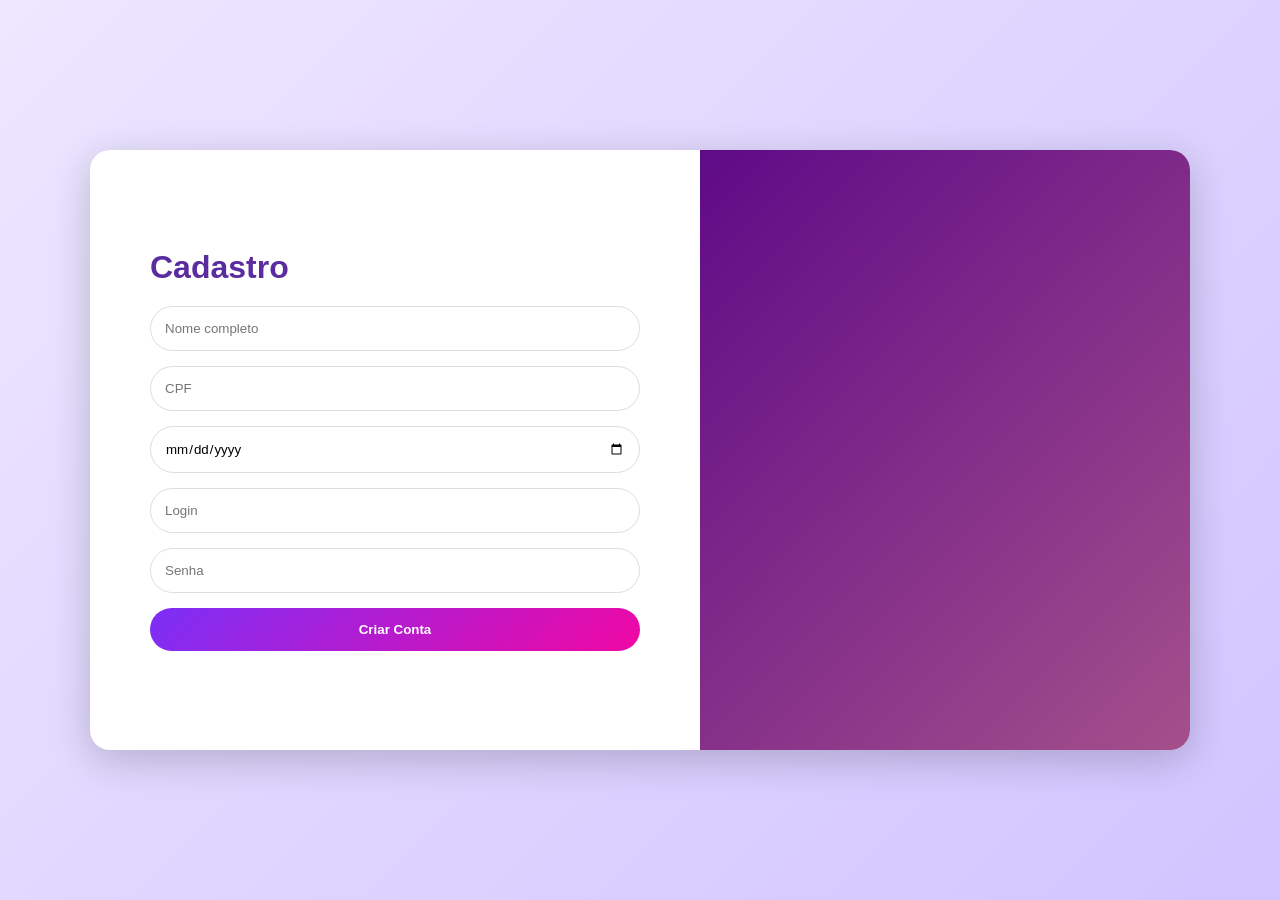
==== site teste/cadastro.html @ 082bac85 "Add files via upload site-hmtl" ====
<!DOCTYPE html>
<html lang="pt-br">
<head>
<meta charset="UTF-8">
<meta name="viewport" content="width=device-width, initial-scale=1.0">
<title>Cadastro</title>

<link rel="stylesheet" href="style.css">
</head>

<body class="bg">

<div class="container">

  <div class="form-box">
    <h1>Cadastro</h1>

    <input id="nome" placeholder="Nome completo">
    <input id="cpf" placeholder="CPF">
    <input id="nascimento" type="date">
    <input id="usuario" placeholder="Login">
    <input id="senha" type="password" placeholder="Senha">

    <button onclick="cadastrar()">Criar Conta</button>
  </div>

  <div class="design-box"></div>

</div>

<!-- ⚠️ ORDEM CORRETA -->
<script src="db.js"></script>
<script src="auth.js"></script>





</html>
---- site teste/style.css ----
*{
  margin:0;
  padding:0;
  box-sizing:border-box;
  font-family: 'Segoe UI', sans-serif;
}

/* FUNDO GLOBAL */
body{
  min-height:100vh;
  background:linear-gradient(135deg,#ede7ff,#d1c4ff);
}

/* HEADER */
header{
  display:flex;
  justify-content:space-between;
  align-items:center;
  padding:20px 40px;
  background:#5a2ca0;
  color:white;
}

header button{
  padding:10px 20px;
  border:none;
  border-radius:20px;
  background:white;
  color:#5a2ca0;
  cursor:pointer;
}

/* HOME */
.hero{
  text-align:center;
  margin-top:50px;
}

.cursos{
  display:grid;
  grid-template-columns:repeat(auto-fit,minmax(200px,1fr));
  gap:20px;
  padding:40px;
}

.card{
  background:white;
  padding:20px;
  border-radius:15px;
  box-shadow:0 5px 20px rgba(0,0,0,0.1);
  cursor:pointer;
  transition:0.3s;
}

.card:hover{
  transform:scale(1.05);
}

/* LOGIN E CADASTRO */
.bg{
  display:flex;
  justify-content:center;
  align-items:center;
  height:100vh;
}

.container{
  width:90%;
  max-width:1100px;
  height:600px;
  display:flex;
  background:white;
  border-radius:20px;
  overflow:hidden;
  box-shadow:0 10px 40px rgba(0,0,0,0.2);
}

.form-box{
  flex:1;
  padding:60px;
  display:flex;
  flex-direction:column;
  justify-content:center;
}

.form-box h1{
  font-size:32px;
  color:#5a2ca0;
  margin-bottom:20px;
}

.form-box input{
  padding:14px;
  margin-bottom:15px;
  border-radius:25px;
  border:1px solid #ddd;
  outline:none;
  transition:0.3s;
}

.form-box input:focus{
  border-color:#7b2ff7;
}

/* BOTÃO */
.form-box button{
  padding:14px;
  border:none;
  border-radius:25px;
  background:linear-gradient(135deg,#7b2ff7,#f107a3);
  color:white;
  font-weight:bold;
  cursor:pointer;
  transition:0.3s;
}

.form-box button:hover{
  transform:scale(1.05);
}

/* LADO ROXO */
.design-box{
  flex:1;
  background:linear-gradient(135deg,#5f0a87,#a4508b);
}

/* DASHBOARD */
#app{
  padding:20px;
}

/* TRILHA */
.trilha{
  display:flex;
  flex-wrap:wrap;
  gap:15px;
  margin-top:20px;
}

.nivel{
  width:70px;
  height:70px;
  border-radius:50%;
  display:flex;
  align-items:center;
  justify-content:center;
  font-weight:bold;
  cursor:pointer;
  transition:0.3s;
}

.ativo{
  background:linear-gradient(135deg,#7b2ff7,#f107a3);
  color:white;
}

.bloqueado{
  background:#ccc;
  color:#666;
}

.ativo:hover{
  transform:scale(1.1);
}

/* RESPONSIVO */
@media(max-width:768px){
  .container{
    flex-direction:column;
    height:auto;
  }

  .design-box{
    height:200px;
  }

  header{
    flex-direction:column;
    gap:10px;
  }
}
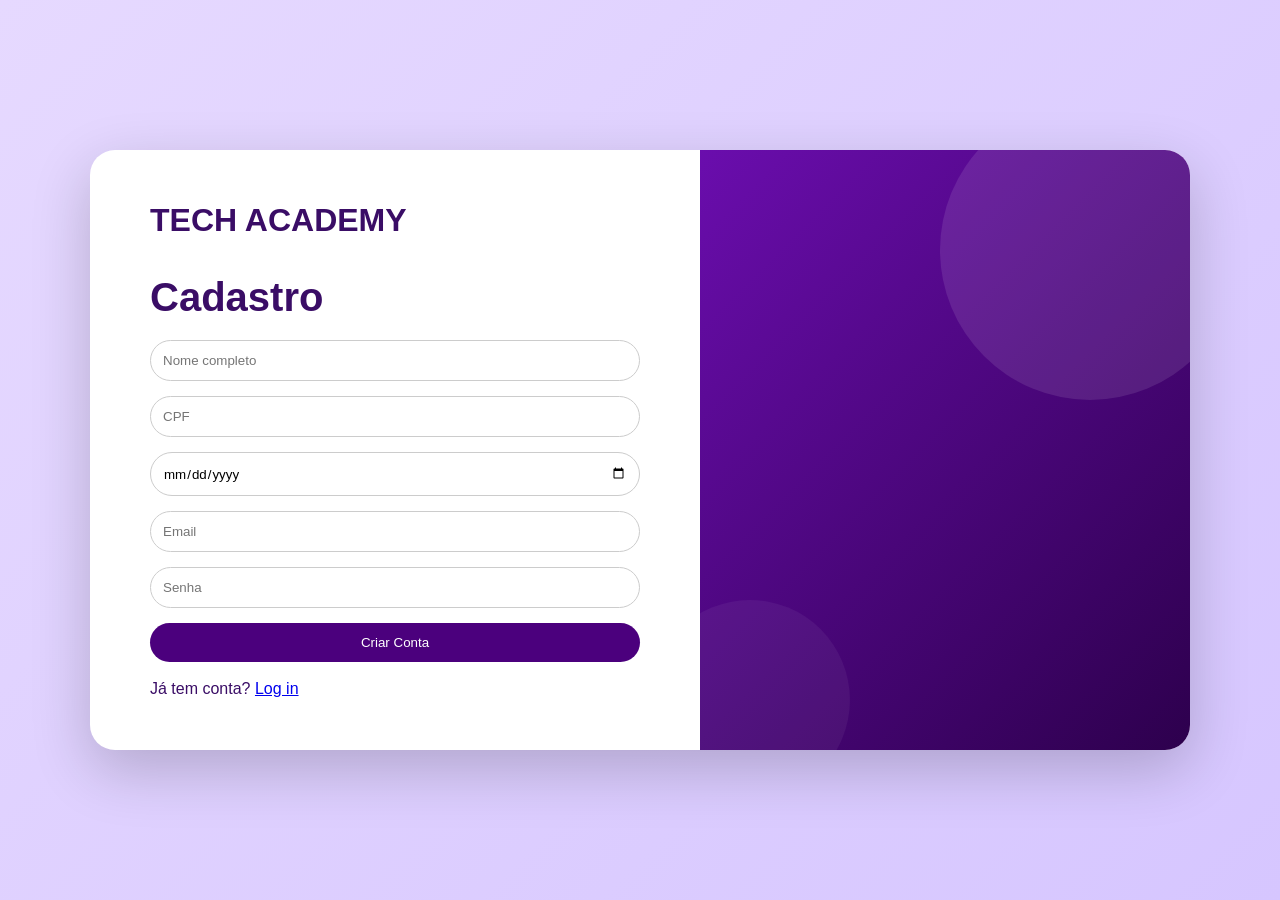
==== commit 29699a1f: "Add files via upload" ====
--- a/site teste/cadastro.html
+++ b/site teste/cadastro.html
@@ -8,32 +8,39 @@
 <link rel="stylesheet" href="style.css">
 </head>
 
-<body class="bg">
+<body class="auth-bg">
 
-<div class="container">
+<div class="auth-container">
 
-  <div class="form-box">
-    <h1>Cadastro</h1>
+  <!-- ESQUERDA -->
+  <div class="auth-left">
+
+    <h1 class="logo">TECH ACADEMY</h1>
+    <br><br>
+
+    <h2>Cadastro</h2>
 
     <input id="nome" placeholder="Nome completo">
     <input id="cpf" placeholder="CPF">
     <input id="nascimento" type="date">
-    <input id="usuario" placeholder="Login">
+    <input id="usuario" placeholder="Email">
     <input id="senha" type="password" placeholder="Senha">
 
     <button onclick="cadastrar()">Criar Conta</button>
+    <br>
+
+    <p>Já tem conta? <a href="login.html">Log in</a></p>
+
   </div>
 
-  <div class="design-box"></div>
+  <!-- DIREITA -->
+  <div class="auth-right"></div>
 
 </div>
 
-<!-- ⚠️ ORDEM CORRETA -->
+<!-- JS -->
 <script src="db.js"></script>
 <script src="auth.js"></script>
 
-
-
-
-
+</body>
 </html>
--- a/site teste/style.css
+++ b/site teste/style.css
@@ -2,13 +2,14 @@
   margin:0;
   padding:0;
   box-sizing:border-box;
-  font-family: 'Segoe UI', sans-serif;
+  font-family: 'Roboto', sans-serif;
 }
 
 /* FUNDO GLOBAL */
 body{
   min-height:100vh;
-  background:linear-gradient(135deg,#ede7ff,#d1c4ff);
+  background:linear-gradient(to bottom,#c400ff,#000);
+  color:white;
 }
 
 /* HEADER */
@@ -16,47 +17,177 @@
   display:flex;
   justify-content:space-between;
   align-items:center;
-  padding:20px 40px;
-  background:#5a2ca0;
-  color:white;
-}
-
+  padding:15px 20px;
+  background:linear-gradient(135deg,rgb(61, 61, 61),rgb(61, 61, 61));
+  color:white;
+
+  position:fixed;
+  top:0;
+  left:0;
+  width:100%;
+  z-index:1000;
+
+  position:relative; /* necessário pro menu central */
+}
+
+/* LOGO */
+header h1{
+  font-size:35px;
+}
+
+/* MENU CENTRAL */
+nav{
+  position:absolute;
+  left:47%;
+  transform:translateX(-50%);
+  display:flex;
+  gap:30px;
+}
+
+nav a{
+  text-decoration:none;
+  color:white;
+  font-size: 30px;
+}
+
+/* BOTÃO */
 header button{
-  padding:10px 20px;
+  padding:8px 18px;
   border:none;
   border-radius:20px;
   background:white;
   color:#5a2ca0;
   cursor:pointer;
-}
-
-/* HOME */
+  font-size: 30px;
+}
+
+/* HERO COM VÍDEO */
 .hero{
+  margin-top:0px;
+  position:relative;
+  height:100vh;
+  display:flex;
+  align-items:center;
+  justify-content:center;
   text-align:center;
-  margin-top:50px;
+  overflow:hidden;
+}
+
+.video-bg{
+  position:absolute;
+  top:0;
+  left:0;
+  width:120%;
+  height:100%;
+  object-fit:cover;
+  z-index:0;
+}
+
+.hero::after{
+  content:"";
+  position:absolute;
+  width:100%;
+  height:100%;
+  background:linear-gradient(rgba(0,0,0,0.6),rgba(0,0,0,0.9));
+  z-index:1;
+}
+
+.hero-content{
+  position:relative;
+  z-index:2;
+}
+
+.hero-content h2{
+  font-size:50px;
+  margin-bottom:10px;
+}
+
+.hero-content p{
+  margin-bottom:20px;
+}
+
+.hero-content button{
+  padding:12px 25px;
+  border:none;
+  border-radius:100px;
+  background:linear-gradient(135deg,#7b2ff7,#f107a3);
+  color:white;
+  cursor:pointer;
+  font-size:35px;
+  
+}
+
+/* CURSOS */
+.cursos-section{
+  text-align:center;
+  padding:50px 20px;
+}
+
+.cursos-section h2{  margin-bottom:30px;
+  font-size:40px;
 }
 
 .cursos{
   display:grid;
-  grid-template-columns:repeat(auto-fit,minmax(200px,1fr));
+ grid-template-columns: repeat(3, 1fr); /* 🔥 3 colunas fixas */
   gap:20px;
   padding:40px;
-}
-
+  font-size: 30px;
+}
+
+/* CARD */
 .card{
-  background:white;
+  background:rgba(255,255,255,0.05);
   padding:20px;
   border-radius:15px;
-  box-shadow:0 5px 20px rgba(0,0,0,0.1);
+  box-shadow:0 5px 20px rgba(0,0,0,0.3);
   cursor:pointer;
   transition:0.3s;
+  color:white;
+
+  display:flex;
+  flex-direction:column;
+  text-align:center;
 }
 
 .card:hover{
   transform:scale(1.05);
 }
 
-/* LOGIN E CADASTRO */
+
+.card h3{
+  margin-bottom:30px;
+  font-size: 25px;
+}
+
+.card p{
+  font-size:20px;
+  margin-bottom:30px;
+  min-height:100px;
+}
+
+
+
+/* TEMPO */
+.tempo{
+  font-size:20px;
+  color:#ccc;
+  margin-bottom:50px;
+}
+
+/* BOTÃO CARD */
+.card button{
+  margin-top:auto;
+  padding:10px;
+  border:none;
+  border-radius:20px;
+  background:linear-gradient(135deg,#7b2ff7,#f107a3);
+  color:white;
+  cursor:pointer;
+  font-size: 35px;
+}
+
+/* LOGIN */
 .bg{
   display:flex;
   justify-content:center;
@@ -69,10 +200,10 @@
   max-width:1100px;
   height:600px;
   display:flex;
-  background:white;
   border-radius:20px;
   overflow:hidden;
-  box-shadow:0 10px 40px rgba(0,0,0,0.2);
+  box-shadow:0 10px 40px rgba(0,0,0,0.5);
+  background:rgba(0,0,0,0.6);
 }
 
 .form-box{
@@ -84,8 +215,7 @@
 }
 
 .form-box h1{
-  font-size:32px;
-  color:#5a2ca0;
+  font-size:36px;
   margin-bottom:20px;
 }
 
@@ -93,89 +223,209 @@
   padding:14px;
   margin-bottom:15px;
   border-radius:25px;
-  border:1px solid #ddd;
-  outline:none;
-  transition:0.3s;
-}
-
-.form-box input:focus{
-  border-color:#7b2ff7;
-}
-
-/* BOTÃO */
+  border:none;
+  background:rgba(255,255,255,0.1);
+  color:white;
+}
+
 .form-box button{
   padding:14px;
   border:none;
   border-radius:25px;
   background:linear-gradient(135deg,#7b2ff7,#f107a3);
   color:white;
-  font-weight:bold;
-  cursor:pointer;
-  transition:0.3s;
-}
-
-.form-box button:hover{
-  transform:scale(1.05);
-}
-
-/* LADO ROXO */
-.design-box{
+  cursor:pointer;
+}
+
+/* FOOTER */
+.footer{
+  background:linear-gradient(135deg,rgb(61, 61, 61),rgb(61, 61, 61));
+  padding:50px 20px;
+}
+
+.footer-container{
+  display:flex;
+  justify-content:space-between;
+  flex-wrap:wrap;
+  gap:30px;
+}
+
+.footer-box{
   flex:1;
-  background:linear-gradient(135deg,#5f0a87,#a4508b);
-}
-
-/* DASHBOARD */
-#app{
-  padding:20px;
-}
-
-/* TRILHA */
-.trilha{
-  display:flex;
-  flex-wrap:wrap;
-  gap:15px;
+  min-width:200px;
+}
+
+.footer-box a{
+  display:block;
+  color:#ccc;
+  text-decoration:none;
+  margin:5px 0;
+}
+
+.footer-bottom{
+  text-align:center;
   margin-top:20px;
-}
-
-.nivel{
-  width:70px;
-  height:70px;
-  border-radius:50%;
-  display:flex;
-  align-items:center;
-  justify-content:center;
-  font-weight:bold;
-  cursor:pointer;
-  transition:0.3s;
-}
-
-.ativo{
-  background:linear-gradient(135deg,#7b2ff7,#f107a3);
-  color:white;
-}
-
-.bloqueado{
-  background:#ccc;
-  color:#666;
-}
-
-.ativo:hover{
-  transform:scale(1.1);
+  font-size:13px;
 }
 
 /* RESPONSIVO */
 @media(max-width:768px){
-  .container{
-    flex-direction:column;
-    height:auto;
-  }
-
-  .design-box{
-    height:200px;
-  }
 
   header{
     flex-direction:column;
     gap:10px;
-  }
-}
+    text-align:center;
+  }
+
+  nav{
+    position:static;
+    transform:none;
+    justify-content:center;
+  }
+
+  .hero{
+    height:70vh;
+  }
+
+  .cursos{
+    display:flex;
+    flex-direction:column;
+    align-items:center;
+  }
+
+  .card{
+    width:90%;
+  }
+
+}
+
+/* FUNDO */
+.auth-bg{
+  background:linear-gradient(135deg,#e6d9ff,#d6c6ff);
+  display:flex;
+  justify-content:center;
+  align-items:center;
+  height:100vh;
+}
+
+/* CONTAINER */
+.auth-container{
+  width:90%;
+  max-width:1100px;
+  height:600px;
+  display:flex;
+  border-radius:25px;
+  overflow:hidden;
+  background:white;
+  box-shadow:0 20px 60px rgba(0,0,0,0.2);
+}
+
+/* ESQUERDA */
+.auth-left{
+  flex:1;
+  padding:60px;
+  display:flex;
+  flex-direction:column;
+  justify-content:center;
+  color:#3a0d66;
+}
+
+.auth-left h2{
+  font-size:40px;
+  margin-bottom:20px;
+}
+
+/* INPUTS */
+.auth-left input{
+  padding:12px;
+  margin-bottom:15px;
+  border-radius:25px;
+  border:1px solid #ccc;
+  outline:none;
+}
+
+/* OPÇÕES */
+.auth-options{
+  display:flex;
+  justify-content:space-between;
+  font-size:15px;
+  margin-bottom:20px;
+}
+
+.auth-options a{
+  color:#6a0dad;
+  text-decoration:none;
+}
+
+/* BOTÃO */
+.auth-left button{
+  padding:12px;
+  border:none;
+  border-radius:25px;
+  background:#4b007d;
+  color:white;
+  cursor:pointer;
+}
+
+/* DIREITA */
+.auth-right{
+  flex:1;
+  background:linear-gradient(135deg,#6a0dad,#2d004d);
+  position:relative;
+}
+
+/* DETALHES */
+.auth-right::before{
+  content:"";
+  position:absolute;
+  width:300px;
+  height:300px;
+  background:rgba(255,255,255,0.1);
+  border-radius:50%;
+  top:-50px;
+  right:-50px;
+}
+
+.auth-right::after{
+  content:"";
+  position:absolute;
+  width:200px;
+  height:200px;
+  background:rgba(255,255,255,0.05);
+  border-radius:50%;
+  bottom:-50px;
+  left:-50px;
+}
+
+/* RESPONSIVO */
+@media(max-width:768px){
+
+  .auth-container{
+    flex-direction:column;
+    height:auto;
+  }
+
+  .auth-right{
+    height:200px;
+  }
+
+}
+.explorar{
+  margin-top:20px;
+  text-align:center;
+}
+
+.explorar button{
+  padding:12px 25px;
+  border:none;
+  border-radius:100px;
+  background:linear-gradient(135deg,#7b2ff7,#f107a3);
+  color:white;
+  cursor:pointer;
+  font-size:20px;
+  transition:0.3s;
+}
+
+.explorar button:hover{
+  transform:scale(1.05);
+}
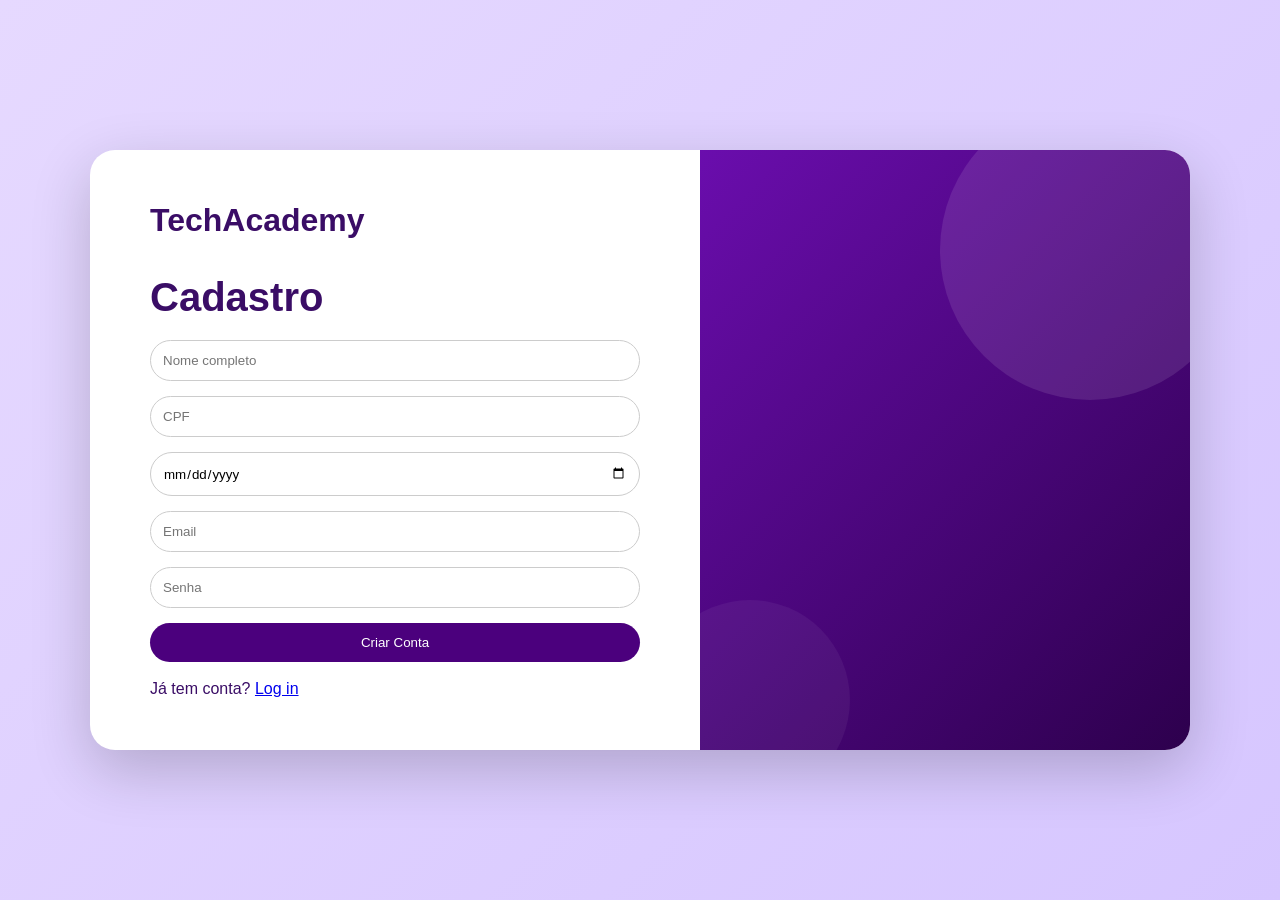
==== commit 0f3fba31: "Add files via upload" ====
--- a/site teste/cadastro.html
+++ b/site teste/cadastro.html
@@ -15,7 +15,10 @@
   <!-- ESQUERDA -->
   <div class="auth-left">
 
-    <h1 class="logo">TECH ACADEMY</h1>
+    <h1 class="logo">
+  <a href="index.html">TechAcademy</a>
+</h1>
+
     <br><br>
 
     <h2>Cadastro</h2>
--- a/site teste/style.css
+++ b/site teste/style.css
@@ -429,3 +429,303 @@
 .explorar button:hover{
   transform:scale(1.05);
 }
+.dashboard{
+  padding:100px 20px 40px;
+  max-width:1200px;
+  margin:auto;
+}
+
+/* SAUDAÇÃO */
+.saudacao{
+  font-size:28px;
+  margin-bottom:20px;
+}
+
+/* BUSCA */
+.busca input{
+  width:100%;
+  padding:15px;
+
+  border-radius:15px;
+  border:1px solid rgba(255,255,255,0.1);
+
+  background:#1e1e1e; /* 🔥 cinza escuro */
+  color:white;
+
+  outline:none;
+  transition:0.3s;
+}
+
+
+/* INFO CARDS */
+.info-cards{
+  display:flex;
+  gap:20px;
+  margin-bottom:30px;
+}
+
+.info-card{
+  flex:1;
+  background:#1e1e1e; /* 🔥 cinza escuro */
+  padding:20px;
+  border-radius:15px;
+}
+
+
+
+.info-card span{
+  font-size:30px;
+  font-weight:bold;
+}
+
+/* TABS */
+.tabs{
+  display:flex;
+  gap:10px;
+  margin-bottom:30px;
+}
+
+.tabs button{
+  flex:1;
+  padding:10px;
+  border:none;
+  border-radius:20px;
+  background:rgba(255,255,255,0.1);
+  color:white;
+  cursor:pointer;
+}
+
+.tabs .ativo{
+  background:linear-gradient(135deg,#7b2ff7,#f107a3);
+}
+
+/* BLOCO VAZIO */
+.conteudo-vazio{
+  text-align:center;
+
+  background:#1e1e1e; /* 🔥 cinza escuro */
+  border:1px solid rgba(255,255,255,0.05);
+
+  padding:50px 20px;
+  border-radius:20px;
+}
+
+
+.conteudo-vazio .icone{
+  font-size:50px;
+  margin-bottom:10px;
+}
+
+.conteudo-vazio p{
+  color:#aaa;
+  margin-bottom:20px;
+}
+
+
+.conteudo-vazio button{
+  padding:12px 25px;
+  border-radius:25px;
+
+  background:#1e1e1e;
+  color:white;
+
+  border:1px solid rgba(255,255,255,0.1);
+  cursor:pointer;
+  transition:0.3s;
+}
+.conteudo-vazio button:hover{
+  background:linear-gradient(135deg,#7b2ff7,#f107a3);
+  border:none;
+}
+.logo a{
+  text-decoration:none;
+  color:inherit; /* mantém a cor original */
+  cursor:pointer;
+}
+
+/* opcional - leve efeito */
+.logo a:hover{
+  opacity:0.8;
+}
+
+/* =========================
+   RESPONSIVIDADE GLOBAL
+========================= */
+
+/* TABLETS */
+@media (max-width: 1024px){
+
+  nav a{
+    font-size:20px;
+  }
+
+  header button{
+    font-size:20px;
+  }
+
+  .hero-content h2{
+    font-size:40px;
+  }
+
+  .hero-content button{
+    font-size:22px;
+  }
+
+  .cursos{
+    grid-template-columns: repeat(2, 1fr); /* 🔥 2 colunas */
+  }
+
+  .card button{
+    font-size:20px;
+  }
+
+}
+
+
+/* MOBILE */
+@media (max-width: 768px){
+
+  /* HEADER */
+  header{
+    flex-direction:column;
+    gap:10px;
+    text-align:center;
+  }
+
+  header h1{
+    font-size:26px;
+  }
+
+  nav{
+    position:static;
+    transform:none;
+    justify-content:center;
+    flex-wrap:wrap;
+    gap:15px;
+  }
+
+  nav a{
+    font-size:16px;
+  }
+
+  header button{
+    font-size:16px;
+    padding:6px 14px;
+  }
+
+  /* HERO */
+  .hero{
+    height:70vh;
+  }
+
+  .hero-content h2{
+    font-size:30px;
+  }
+
+  .hero-content p{
+    font-size:14px;
+  }
+
+  .hero-content button{
+    font-size:16px;
+    padding:10px 20px;
+  }
+
+  /* VÍDEO */
+  .video-bg{
+    width:100%;
+  }
+
+  /* CURSOS */
+  .cursos{
+    grid-template-columns: 1fr; /* 🔥 1 coluna */
+    padding:20px;
+  }
+
+  .card{
+    width:100%;
+  }
+
+  .card h3{
+    font-size:20px;
+  }
+
+  .card p{
+    font-size:14px;
+    min-height:auto;
+  }
+
+  .tempo{
+    font-size:14px;
+    margin-bottom:20px;
+  }
+
+  .card button{
+    font-size:16px;
+  }
+
+  /* DASHBOARD */
+  .dashboard{
+    padding:80px 10px 30px;
+  }
+
+  .saudacao{
+    font-size:20px;
+    text-align:center;
+  }
+
+  .info-cards{
+    flex-direction:column;
+  }
+
+  .tabs{
+    flex-direction:column;
+  }
+
+  .tabs button{
+    font-size:14px;
+  }
+
+  /* FORM LOGIN/CADASTRO */
+  .auth-container{
+    flex-direction:column;
+    height:auto;
+  }
+
+  .auth-left{
+    padding:30px;
+  }
+
+  .auth-left h2{
+    font-size:28px;
+  }
+
+  .auth-right{
+    height:200px;
+  }
+
+}
+
+
+/* MOBILE PEQUENO */
+@media (max-width: 480px){
+
+  .hero-content h2{
+    font-size:24px;
+  }
+
+  .hero-content button{
+    font-size:14px;
+  }
+
+  .card{
+    padding:15px;
+  }
+
+  .card button{
+    font-size:14px;
+  }
+
+}
+
+
